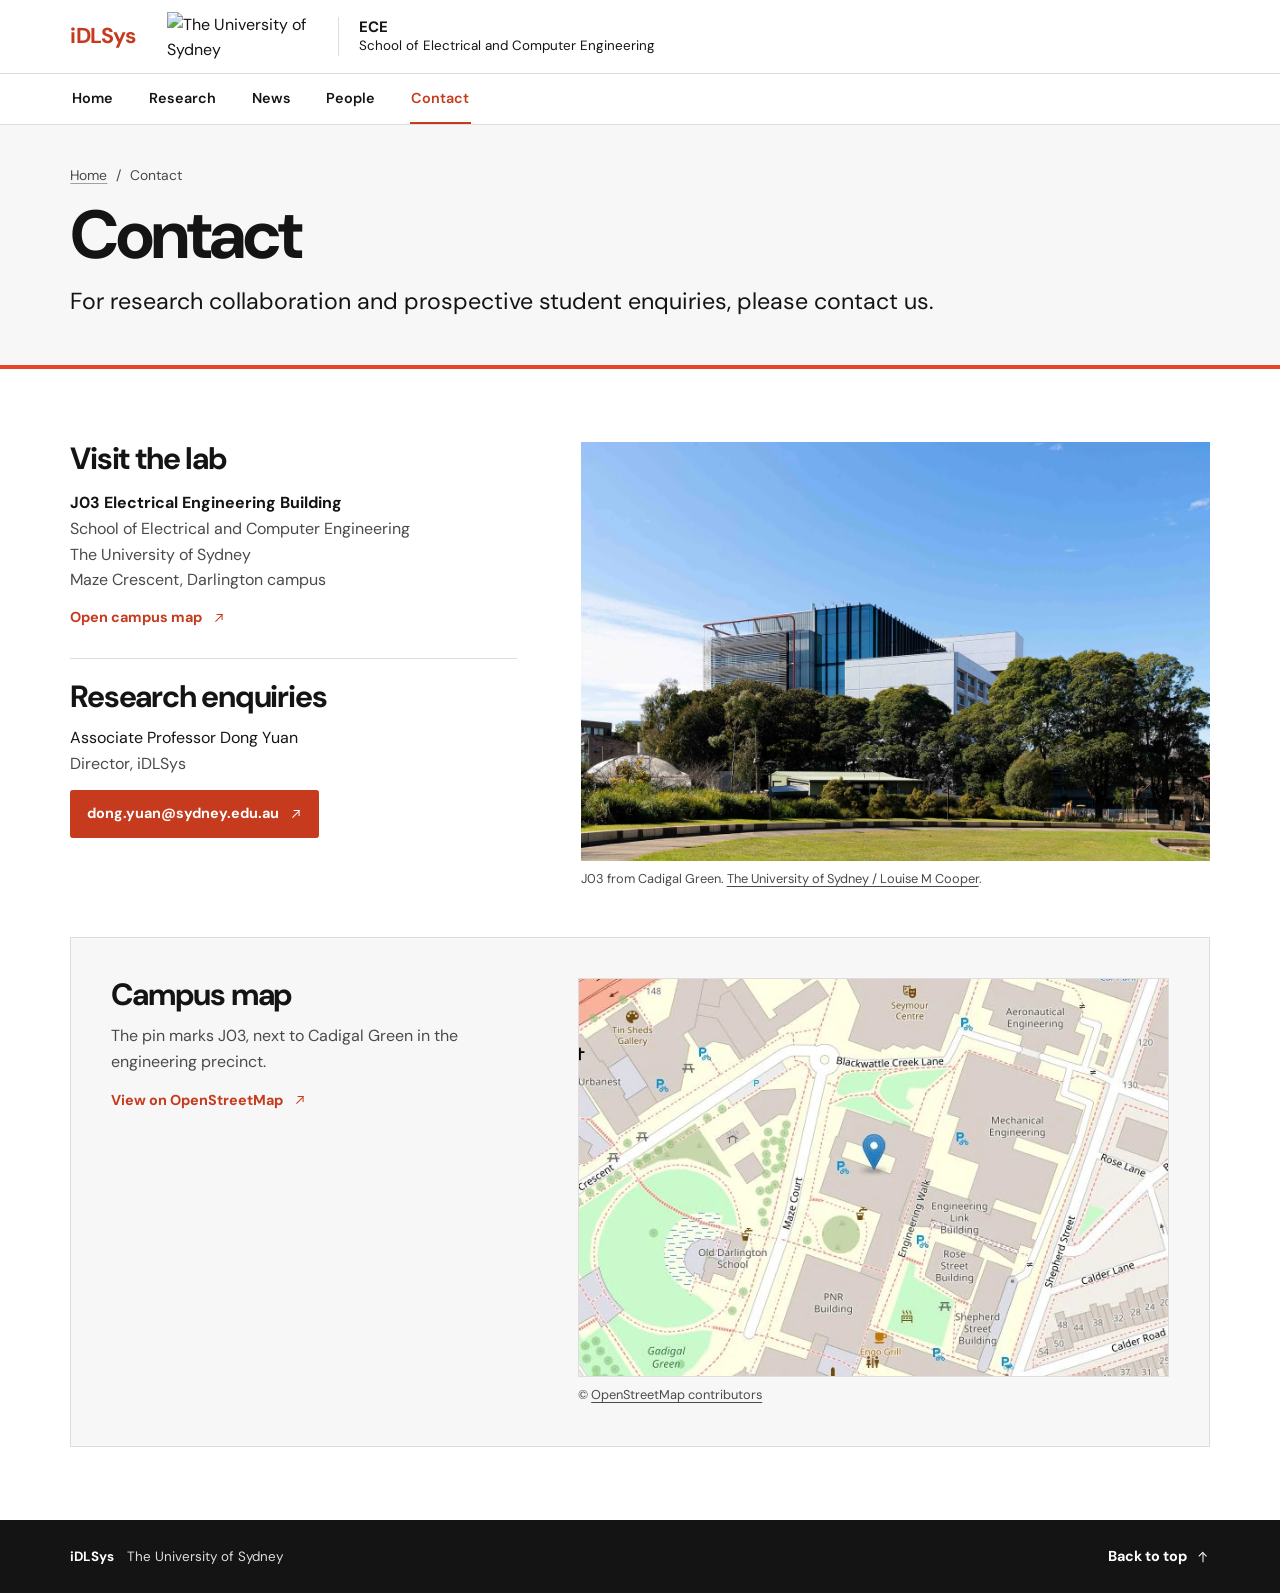
==== contact/index.html @ 6813e25c "Import iDLSys research website" ====
<!doctype html>
<html lang="en-AU">
<head>
  <meta charset="utf-8">
  <meta name="viewport" content="width=device-width, initial-scale=1">
  <meta name="description" content="Contact iDLSys director Dong Yuan and find the J03 Electrical Engineering Building at the University of Sydney.">
  <meta name="theme-color" content="#ffffff">
  <title>Contact | iDLSys</title>
  <link rel="icon" href="../assets/mark.png" type="image/png">
  <link rel="preconnect" href="https://fonts.googleapis.com">
  <link rel="preconnect" href="https://fonts.gstatic.com" crossorigin>
  <link href="https://fonts.googleapis.com/css2?family=DM+Sans:wght@400;600;700&amp;display=swap" rel="stylesheet">
  <link rel="stylesheet" href="../styles.css">
  <script defer src="../site.js"></script>
</head>
<body id="top">
  <a class="skip-link" href="#main">Skip to content</a>

  <header class="site-header">
    <div class="wrap header-inner">
      <a class="brand" href="../">iDLSys</a>
      <div class="header-brands">
        <a class="university-brand" href="https://www.sydney.edu.au/">
          <img src="https://wptheme.sydney.edu.au/assets/img/UoS_logo.svg" alt="The University of Sydney" width="233" height="80" referrerpolicy="no-referrer">
        </a>
        <a class="school-brand" href="https://www.sydney.edu.au/engineering/schools/school-of-electrical-and-computer-engineering.html">
          <strong>ECE</strong>
          <span>School of Electrical and Computer Engineering</span>
        </a>
      </div>
      <button class="menu-toggle" type="button" aria-expanded="false" aria-controls="site-nav">
        <span class="menu-icon" aria-hidden="true"></span>
        <span>Menu</span>
      </button>
    </div>
    <nav class="site-nav" id="site-nav" aria-label="Main navigation">
      <div class="wrap nav-inner">
        <a href="../">Home</a>
        <a href="../research/">Research</a>
        <a href="../news/">News</a>
        <a href="../people/">People</a>
        <a href="./" aria-current="page">Contact</a>
      </div>
    </nav>
  </header>

  <main id="main">
    <section class="page-banner" aria-labelledby="page-title">
      <div class="wrap page-banner-inner">
        <nav class="breadcrumbs" aria-label="Breadcrumb">
          <a href="../">Home</a><span aria-hidden="true">/</span><span aria-current="page">Contact</span>
        </nav>
        <h1 id="page-title">Contact</h1>
        <p class="page-lead">For research collaboration and prospective student enquiries, please contact us.</p>
      </div>
    </section>

    <div class="section">
      <div class="wrap">
        <div class="visit-grid">
          <div class="visit-details">
            <section aria-labelledby="visit-title">
              <h2 id="visit-title">Visit the lab</h2>
              <address class="lab-address">
                <strong>J03 Electrical Engineering Building</strong><br>
                School of Electrical and Computer Engineering<br>
                The University of Sydney<br>
                Maze Crescent, Darlington campus
              </address>
              <a class="text-link" href="https://maps.sydney.edu.au/?building=J03">Open campus map <span class="arrow arrow-up-right" aria-hidden="true"></span></a>
            </section>
            <section class="visit-email" aria-labelledby="enquiries-title">
              <h2 id="enquiries-title">Research enquiries</h2>
              <p>Associate Professor Dong Yuan</p>
              <p class="contact-role">Director, iDLSys</p>
              <a class="button" href="mailto:dong.yuan@sydney.edu.au">dong.yuan@sydney.edu.au <span class="arrow arrow-up-right" aria-hidden="true"></span></a>
            </section>
          </div>
          <figure class="visit-photo">
            <img src="../assets/electrical-engineering-j03.webp" alt="The J03 Electrical Engineering Building viewed from Cadigal Green." width="1440" height="960" decoding="async">
            <figcaption>J03 from Cadigal Green. <a href="https://www.sydney.edu.au/engineering/about/engineering-technology-precinct.html">The University of Sydney / Louise M Cooper</a>.</figcaption>
          </figure>
        </div>

        <section class="campus-map" aria-labelledby="map-title">
          <div>
            <h2 id="map-title">Campus map</h2>
            <p>The pin marks J03, next to Cadigal Green in the engineering precinct.</p>
            <a class="text-link" href="https://www.openstreetmap.org/?mlat=-33.889448&amp;mlon=151.193335#map=18/-33.889448/151.193335">View on OpenStreetMap <span class="arrow arrow-up-right" aria-hidden="true"></span></a>
          </div>
          <figure>
            <a class="campus-map-image" href="https://maps.sydney.edu.au/?building=J03" aria-label="Open the University of Sydney campus map for J03">
              <img src="../assets/j03-campus-map.webp" alt="A blue pin marks the J03 Electrical Engineering Building between Maze Court and Engineering Walk, next to Gadigal Green." width="652" height="440" loading="lazy" decoding="async">
            </a>
            <figcaption>© <a href="https://www.openstreetmap.org/copyright">OpenStreetMap contributors</a></figcaption>
          </figure>
        </section>
      </div>
    </div>
  </main>

  <footer class="site-footer">
    <div class="wrap footer-inner">
      <p>iDLSys <span class="footer-university">The University of Sydney</span></p>
      <a class="text-link" href="#top">Back to top <span class="arrow arrow-up" aria-hidden="true"></span></a>
    </div>
  </footer>
</body>
</html>
---- styles.css ----
:root {
  color-scheme: light;
  --paper: #fff;
  --ink: #141414;
  --muted: #4a4a4a;
  --ochre: #c63a1e;
  --ochre-hover: #a72c15;
  --ochre-rule: #e64626;
  --line: #dedddb;
  --surface: #f7f7f7;
  --warm-surface: #f9efea;
  --content-max: 75rem;
  --gutter: clamp(1.25rem, 5.5vw, 4.5rem);
  font-family: "DM Sans", system-ui, -apple-system, BlinkMacSystemFont, sans-serif;
  scroll-behavior: smooth;
  scroll-padding-top: 8.65rem;
}

* { box-sizing: border-box; }

body {
  margin: 0;
  min-height: 100vh;
  display: flex;
  flex-direction: column;
  background: var(--paper);
  color: var(--ink);
  font-size: 1rem;
  line-height: 1.6;
}

main { flex: 1; }

h1, h2, h3, p, figure { margin: 0; }
h1, h2 { font-weight: 700; }
h2 { font-size: clamp(1.9rem, 3vw, 2.75rem); line-height: 1.15; letter-spacing: -.04em; }
h3 { line-height: 1.32; }
a { color: inherit; text-decoration: none; }
img { display: block; max-width: 100%; }
button { font: inherit; }

:focus-visible {
  outline: 2px solid var(--ochre);
  outline-offset: 4px;
}

::selection { color: var(--ink); background: #f5d1c4; }

.wrap {
  width: min(100% - 2 * var(--gutter), var(--content-max));
  margin-inline: auto;
}

.skip-link {
  position: fixed;
  top: .75rem;
  left: .75rem;
  z-index: 10;
  padding: .65rem 1rem;
  transform: translateY(-150%);
  color: white;
  background: var(--ochre);
  border-radius: .15rem;
}

.skip-link:focus { transform: none; }

.site-header {
  position: sticky;
  top: 0;
  z-index: 5;
  border-bottom: 1px solid var(--line);
  background: var(--paper);
}

.header-inner {
  min-height: 4.55rem;
  display: flex;
  align-items: center;
  gap: clamp(1rem, 2.5vw, 2rem);
}

.header-brands {
  display: flex;
  align-items: center;
  gap: clamp(1rem, 2.1vw, 1.7rem);
  min-width: 0;
}

.university-brand, .brand {
  display: inline-flex;
  align-items: center;
  flex-shrink: 0;
  min-height: 2.75rem;
}

.university-brand img { width: 9rem; height: auto; }

.school-brand {
  display: flex;
  flex-direction: column;
  justify-content: center;
  min-height: 2.4rem;
  padding-inline-start: clamp(.75rem, 1.6vw, 1.25rem);
  border-inline-start: 1px solid var(--line);
  font-size: .84rem;
  line-height: 1.3;
}

.school-brand strong { font-size: .94rem; }
.school-brand:hover { color: var(--ochre); }

.brand {
  color: var(--ochre);
  font-size: 1.35rem;
  font-weight: 700;
  letter-spacing: -.025em;
  white-space: nowrap;
}

.site-nav {
  border-top: 1px solid var(--line);
  font-size: .9rem;
  font-weight: 600;
}

.nav-inner {
  display: flex;
  align-items: center;
  gap: clamp(1.25rem, 2.55vw, 2.55rem);
}

.site-nav a {
  display: inline-flex;
  align-items: center;
  min-height: 3.15rem;
  padding-inline: .1rem;
  transition: color 160ms ease;
}

.site-nav a:hover, .site-nav a[aria-current] {
  color: var(--ochre);
  box-shadow: inset 0 -2px var(--ochre);
}

.menu-toggle { display: none; }

.hero {
  background: var(--surface);
  border-bottom: .3rem solid var(--ochre-rule);
}

.hero-heading {
  container-type: inline-size;
  padding-block: clamp(2.4rem, 4vw, 3.6rem) clamp(1.6rem, 2.6vw, 2.5rem);
}

.hero-split {
  display: grid;
  grid-template-columns: repeat(2, minmax(0, 1fr));
}

.hero-copy {
  justify-self: end;
  align-self: center;
  width: min(100% - var(--gutter), var(--content-max) / 2);
  padding: 1.25rem clamp(1.5rem, 4vw, 3.5rem) 2rem 0;
}

.affiliation {
  margin-bottom: .65rem;
  color: var(--muted);
}

.hero h1 {
  font-size: min(3.65rem, 4.1vw);
  font-size: min(3.65rem, 4.8cqi);
  line-height: 1.1;
  letter-spacing: -.045em;
  white-space: nowrap;
}

.hero-intro {
  max-width: 30rem;
  font-size: clamp(1.05rem, 1.7vw, 1.4rem);
  line-height: 1.55;
}

.hero-actions {
  display: flex;
  align-items: center;
  flex-wrap: wrap;
  gap: .75rem;
  margin-top: 1.6rem;
}

.button, .text-link {
  display: inline-flex;
  align-items: center;
  gap: .65rem;
  width: fit-content;
  font-size: .9rem;
  font-weight: 700;
}

.button {
  min-height: 3rem;
  padding: .55rem 1rem;
  border: 1px solid var(--ochre);
  border-radius: .15rem;
  background: var(--ochre);
  color: #fff;
  transition: background-color 160ms ease, border-color 160ms ease;
}

.button:hover { background: var(--ochre-hover); border-color: var(--ochre-hover); }

.button-outline {
  background: transparent;
  color: var(--ochre);
}

.button-outline:hover { background: var(--warm-surface); color: var(--ochre-hover); }

.text-link {
  min-height: 2rem;
  color: var(--ochre);
  text-underline-offset: .23em;
  text-decoration-thickness: 1px;
}

.text-link:hover { text-decoration-line: underline; }

.arrow {
  position: relative;
  display: inline-block;
  flex: 0 0 auto;
  width: .85em;
  height: .85em;
}

.arrow::before, .arrow::after {
  content: "";
  position: absolute;
  top: 50%;
}

.arrow::before {
  left: .05em;
  right: .13em;
  border-top: 1.45px solid currentColor;
  transform: translateY(-50%);
}

.arrow::after {
  right: .12em;
  width: .38em;
  height: .38em;
  border-top: 1.45px solid currentColor;
  border-right: 1.45px solid currentColor;
  transform: translateY(-50%) rotate(45deg);
}

.arrow-up-right { rotate: -45deg; }
.arrow-up { rotate: -90deg; }

.hero-figure {
  position: relative;
  min-height: clamp(18.5rem, 27vw, 26rem);
  overflow: hidden;
  background: #eae8e4;
}

.hero-figure img {
  position: absolute;
  /* The 626 × 361 source has a dark frame around the 594 × 329 photo area. */
  top: calc(-100% * 12 / 329);
  left: calc(-100% * 12 / 594);
  width: calc(100% * 626 / 594);
  max-width: none;
  height: calc(100% * 361 / 329);
  object-fit: cover;
  object-position: 44% 47%;
  filter: saturate(.79) contrast(.92) brightness(1.045) blur(.4px);
}

.hero-figure::after {
  content: "";
  position: absolute;
  inset: 0;
  background: linear-gradient(130deg, #fffaf111, transparent 65%);
  pointer-events: none;
}

.section { padding-block: clamp(3.35rem, 5.7vw, 5.25rem); }

.research-grid {
  display: grid;
  grid-template-columns: repeat(3, minmax(0, 1fr));
  gap: clamp(1rem, 2.35vw, 1.9rem);
  margin-top: 1.9rem;
}

.research-overview .research-grid { margin-top: 0; }

.theme {
  display: flex;
  flex-direction: column;
  border: 1px solid var(--line);
  background: var(--surface);
}

.theme-link {
  display: flex;
  flex: 1;
  flex-direction: column;
}

.theme-link:hover :is(h2, h3) { color: var(--ochre); }
.theme-link:hover .text-link { text-decoration-line: underline; }

.theme-content {
  display: flex;
  flex: 1;
  flex-direction: column;
  align-items: flex-start;
  padding: clamp(1rem, 2vw, 1.5rem);
}

.theme :is(h2, h3) {
  margin-bottom: .5rem;
  font-size: clamp(1.2rem, 1.85vw, 1.48rem);
  font-weight: 700;
  line-height: 1.32;
  letter-spacing: -.03em;
}

.theme-image {
  width: 100%;
  aspect-ratio: 16 / 10;
  overflow: hidden;
  border-bottom: 1px solid var(--line);
  background: var(--paper);
}

.theme-image img { width: 100%; height: 100%; object-fit: contain; }
.theme-image-data img { object-fit: cover; }
.theme p { flex: 1; color: var(--muted); }
.theme .text-link { margin-top: .5rem; }

.news-section { background: var(--surface); }

.news-heading, .keyword-heading {
  display: flex;
  flex-wrap: wrap;
  justify-content: space-between;
  align-items: baseline;
  gap: .45rem 1rem;
}

.news-layout {
  display: grid;
  grid-template-columns: minmax(0, 1.5fr) minmax(0, 1fr);
  align-items: start;
  gap: clamp(1.5rem, 4.5vw, 4rem);
}

.news-list, .publication-list {
  margin: 1.65rem 0 0;
  padding: 0;
  list-style: none;
  border-bottom: 1px solid var(--line);
}

.news-list > li, .publication-list > li { border-top: 1px solid var(--line); }

.news-item {
  display: grid;
  grid-template-columns: 9.4rem minmax(0, 1fr) auto;
  align-items: baseline;
  gap: .55rem clamp(.85rem, 3vw, 2rem);
  padding: 1.15rem .7rem;
}

.news-item:hover { background: var(--warm-surface); }
.news-item time { color: var(--ochre); font-size: .92rem; font-weight: 700; }
.news-item h3 { margin-bottom: .25rem; font-size: clamp(1.05rem, 1.8vw, 1.25rem); }
.news-item p { color: var(--muted); }
.news-item .arrow { align-self: center; color: var(--ochre); font-size: 1.2rem; }

.news-feed .news-item { grid-template-columns: minmax(0, 1fr) auto; }
.news-feed .news-item time { grid-column: 1 / -1; }

.keyword-heading h2 { font-size: clamp(1.2rem, 2vw, 1.45rem); letter-spacing: -.028em; }

.keyword-motion {
  min-height: 2.25rem;
  padding: .24rem .55rem;
  border: 1px solid var(--line);
  border-radius: .15rem;
  background: transparent;
  color: var(--muted);
  font-size: .78rem;
  font-weight: 600;
  cursor: pointer;
}

.keyword-motion:hover { border-color: var(--ochre); color: var(--ochre-hover); }
.keyword-motion[hidden] { display: none; }
.keyword-field { margin-top: .75rem; }

.keyword-list {
  display: flex;
  flex-wrap: wrap;
  align-items: baseline;
  gap: .5rem .85rem;
  margin: 0;
  padding: 0;
  list-style: none;
}

.keyword-list li {
  color: var(--ink);
  font-family: Nunito, ui-rounded, system-ui, sans-serif;
  font-size: .9rem;
  font-weight: 800;
  line-height: 1.15;
}

.keyword-list [data-size="medium"] { font-size: 1rem; }
.keyword-list [data-size="large"] { font-size: 1.15rem; font-weight: 900; }
.keyword-list [data-type="rounded"] { font-family: Quicksand, Nunito, ui-rounded, sans-serif; font-weight: 700; }
.keyword-list [data-colour="ochre"] { color: #842e1e; }
.keyword-list [data-colour="teal"] { color: #235556; }

.keyword-field.is-sphere {
  position: relative;
  aspect-ratio: 10 / 9;
}

.keyword-sphere {
  position: absolute;
  inset: 0;
  display: block;
  width: 100%;
  height: 100%;
}

.keyword-sphere[hidden] { display: none; }

.keyword-field.is-sphere .keyword-list {
  position: absolute;
  width: 1px;
  height: 1px;
  overflow: hidden;
  clip-path: inset(50%);
  white-space: nowrap;
}

.page-banner {
  border-bottom: .3rem solid var(--ochre-rule);
  background: var(--surface);
}

.page-banner-inner {
  padding-block: clamp(1.8rem, 3vw, 2.65rem) clamp(2rem, 3.6vw, 3.25rem);
}

.breadcrumbs {
  display: flex;
  align-items: center;
  flex-wrap: wrap;
  gap: .55rem;
  margin-bottom: .8rem;
  color: var(--muted);
  font-size: .87rem;
}

.breadcrumbs a, .paper-credit a {
  text-decoration: underline;
  text-decoration-color: #a5a09e;
  text-underline-offset: .2em;
}

.breadcrumbs a:hover, .paper-credit a:hover {
  color: var(--ochre-hover);
  text-decoration-color: currentColor;
}

.page-banner h1 {
  font-size: clamp(2.6rem, 5.4vw, 4.25rem);
  line-height: 1.08;
  letter-spacing: -.045em;
}

.page-lead {
  max-width: 60ch;
  margin-top: .8rem;
  font-size: clamp(1.12rem, 2vw, 1.45rem);
  line-height: 1.45;
}

.page-intro { max-width: 78ch; margin-top: .6rem; color: var(--muted); }

.direction-nav {
  border-bottom: 1px solid var(--line);
  background: var(--surface);
  font-size: .96rem;
  font-weight: 700;
}

.direction-nav-inner {
  display: flex;
  flex-wrap: wrap;
  gap: 0 clamp(1.25rem, 3.4vw, 2.8rem);
}

.direction-nav a {
  display: inline-flex;
  align-items: center;
  min-height: 3rem;
  padding-inline: .1rem;
}

.direction-nav a:hover, .direction-nav a[aria-current="page"] {
  color: var(--ochre);
  box-shadow: inset 0 -2px var(--ochre);
}

.publication {
  display: grid;
  grid-template-columns: minmax(0, 23%) minmax(0, 1fr);
  align-items: start;
  gap: 1rem clamp(1.3rem, 3vw, 2.7rem);
  padding: clamp(1.15rem, 2.4vw, 2rem) .7rem;
}

.publication-list > li:target .publication {
  background: var(--warm-surface);
  box-shadow: inset .2rem 0 var(--ochre);
}

.paper-figure > a {
  display: grid;
  place-items: center;
  aspect-ratio: 16 / 10;
  padding: .45rem;
  border: 1px solid var(--line);
  background: var(--paper);
}

.paper-figure > a:hover { border-color: var(--ochre); }
.paper-figure img { width: 100%; height: 100%; object-fit: contain; }

.paper-details h3 {
  max-width: 65ch;
  margin-bottom: .4rem;
  font-size: clamp(1.13rem, 1.9vw, 1.45rem);
  line-height: 1.3;
  letter-spacing: -.018em;
}

.paper-authors { color: var(--muted); }
.paper-venue { margin-top: .23rem; font-size: .92rem; font-weight: 600; }
.paper-description { max-width: 83ch; margin-top: .75rem; color: var(--muted); }

.paper-actions {
  display: flex;
  align-items: flex-start;
  flex-wrap: wrap;
  gap: .45rem;
  margin-top: .8rem;
}

.paper-action {
  display: inline-block;
  min-height: 1.85rem;
  padding: .2rem .62rem;
  border: 1px solid var(--line);
  border-radius: .17rem;
  background: var(--surface);
  font-size: .83rem;
  font-weight: 600;
  cursor: pointer;
}

.paper-action:hover, .paper-citation[open] summary {
  border-color: var(--ochre);
  color: var(--ochre-hover);
}

.paper-citation[open] { flex-basis: 100%; min-width: 0; }
.paper-citation pre, .paper-credit {
  max-width: 100%;
  margin: .45rem 0 0;
  padding: .65rem .8rem;
  border: 1px solid var(--line);
  background: var(--paper);
  font-size: .82rem;
}

.paper-citation pre { overflow-x: auto; }
.paper-credit { color: var(--muted); }

.paper-citation summary { list-style: none; }
.paper-citation summary::-webkit-details-marker { display: none; }
.paper-citation summary::after { margin-left: .4em; content: "+"; }
.paper-citation[open] summary::after { content: "−"; }

.profile {
  display: grid;
  grid-template-columns: clamp(6.2rem, 12vw, 10rem) minmax(0, 1fr);
  align-items: center;
  gap: 1.2rem clamp(1.4rem, 4vw, 3rem);
}

.portrait {
  width: 100%;
  height: auto;
  aspect-ratio: 1;
  border-radius: 50%;
  object-fit: cover;
}

.profile-label {
  margin-bottom: .35rem;
  color: var(--ochre);
  font-size: .78rem;
  font-weight: 700;
  letter-spacing: .075em;
  text-transform: uppercase;
}

.profile h2 { margin-bottom: .4rem; font-size: clamp(1.55rem, 3.5vw, 2.4rem); }
.profile-affiliation, .profile-bio { color: var(--muted); }
.profile-bio { max-width: 62ch; margin-top: .65rem; }
.profile-actions { display: flex; flex-wrap: wrap; gap: .35rem 1.4rem; margin-top: .65rem; }

.contact-section { background: var(--warm-surface); }

.contact-inner {
  padding-block: clamp(2.75rem, 4.6vw, 4.25rem);
}

.contact-inner p { margin-top: .7rem; color: var(--muted); }
.contact-inner a { color: var(--ochre-hover); text-decoration: underline; text-underline-offset: .2em; }

.visit-grid {
  display: grid;
  grid-template-columns: minmax(0, .83fr) minmax(0, 1.17fr);
  align-items: start;
  gap: clamp(1.7rem, 5vw, 4.25rem);
}

.visit-details h2 { font-size: clamp(1.5rem, 2.4vw, 2.1rem); }
.lab-address { margin: .85rem 0 .55rem; color: var(--muted); font-style: normal; }
.lab-address strong { color: var(--ink); }

.visit-email { margin-top: 1.5rem; padding-top: 1.35rem; border-top: 1px solid var(--line); }
.visit-email h2 { margin-bottom: .6rem; }
.contact-role { color: var(--muted); }
.visit-email .button { max-width: 100%; margin-top: .85rem; overflow-wrap: anywhere; }

.visit-photo img {
  width: 100%;
  height: auto;
  aspect-ratio: 3 / 2;
  object-fit: cover;
}

.visit-photo figcaption, .campus-map figcaption { margin-top: .5rem; color: var(--muted); font-size: .8rem; }
.visit-photo figcaption a, .campus-map figcaption a { text-decoration: underline; text-underline-offset: .2em; }
.visit-photo figcaption a:hover, .campus-map figcaption a:hover { color: var(--ochre-hover); }

.campus-map {
  display: grid;
  grid-template-columns: minmax(0, .83fr) minmax(0, 1.17fr);
  align-items: start;
  gap: clamp(1.2rem, 4vw, 3rem);
  margin-top: clamp(1.65rem, 4vw, 3rem);
  padding: clamp(1.15rem, 3.2vw, 2.5rem);
  border: 1px solid var(--line);
  background: var(--surface);
}

.campus-map h2 { font-size: clamp(1.5rem, 2.4vw, 2.1rem); }
.campus-map p { max-width: 32ch; margin-block: .6rem; color: var(--muted); }
.campus-map-image { display: block; border: 1px solid var(--line); }
.campus-map-image:hover { border-color: var(--ochre); }
.campus-map img { width: 100%; height: auto; }

.site-footer { background: var(--ink); color: var(--paper); }
.site-footer a:focus-visible { outline-color: var(--paper); }

.footer-inner {
  display: flex;
  justify-content: space-between;
  align-items: center;
  flex-wrap: wrap;
  gap: .35rem 1.75rem;
  padding-block: 1.3rem;
  font-size: .84rem;
}

.footer-inner p { font-weight: 700; }
.footer-university { margin-left: .6rem; color: #ddd; font-weight: 400; }
.site-footer .text-link { color: var(--paper); }

@media (max-width: 55rem) {
  .hero-heading { padding-bottom: 1rem; }
  .hero-split { grid-template-columns: minmax(0, 1fr); }
  .hero-copy {
    justify-self: center;
    width: min(100% - 2 * var(--gutter), var(--content-max));
    padding: 0 0 1.5rem;
  }
  .hero-actions { margin-top: 1rem; }
  .hero-figure { height: clamp(11rem, 53vw, 23rem); min-height: 0; }
  .news-layout { grid-template-columns: minmax(0, 1fr); }
  .keyword-cloud { width: min(100%, 28rem); }
}

@media (max-width: 46rem) {
  :root { scroll-padding-top: 4.9rem; }
  .header-inner { min-height: 4.05rem; gap: .5rem; }
  .header-brands { gap: .8rem; }
  .university-brand img { width: 6.6rem; }
  .school-brand { font-size: .78rem; }
  .brand { font-size: 1.05rem; }
  .nav-inner { flex-wrap: wrap; gap: 0 1.15rem; }
  .site-nav a { min-height: 2.75rem; }
  .menu-ready .menu-toggle {
    display: inline-flex;
    align-items: center;
    min-height: 2.75rem;
    gap: .45rem;
    margin-inline-start: auto;
    padding: 0 .15rem 0 .5rem;
    border: 0;
    background: transparent;
    color: var(--ink);
    font-size: .84rem;
    font-weight: 600;
    cursor: pointer;
  }
  .menu-icon {
    width: .95rem;
    height: .5rem;
    border-top: 1px solid currentColor;
    border-bottom: 1px solid currentColor;
  }
  .menu-ready .site-nav {
    position: absolute;
    top: 100%;
    right: var(--gutter);
    display: none;
    width: min(15rem, 100% - 2 * var(--gutter));
    padding: .35rem .85rem;
    background: var(--paper);
    border: 1px solid var(--line);
    box-shadow: 0 .6rem 1.6rem #14141414;
  }
  .menu-ready .site-nav.is-open { display: block; }
  .menu-ready .nav-inner { display: grid; width: 100%; }
  .menu-ready .site-nav a + a { border-top: 1px solid var(--line); }
}

@media (max-width: 34rem) {
  :root { scroll-padding-top: 7.5rem; }
  .header-inner {
    display: grid;
    grid-template-columns: minmax(0, 1fr) auto;
    gap: .15rem .6rem;
    padding-block: .15rem .5rem;
  }
  .header-brands { grid-column: 1 / -1; grid-row: 2; }
  .brand { justify-self: start; }
  .menu-ready .menu-toggle { grid-column: 2; grid-row: 1; }
  .brand, .menu-ready .menu-toggle { min-height: 2.4rem; }
}

@media (max-width: 41rem) {
  .research-grid { grid-template-columns: 1fr; margin-top: 1.5rem; }
  .visit-grid, .campus-map { grid-template-columns: minmax(0, 1fr); }
  .news-item { grid-template-columns: minmax(0, 1fr) auto; padding-inline: .35rem; }
  .news-item time { grid-column: 1 / -1; }
  .publication { grid-template-columns: minmax(0, 1fr); padding-inline: .35rem; }
  .paper-figure { width: min(100%, 17rem); }
  .footer-university { display: block; margin-left: 0; }
}

@media (max-width: 29rem) {
  .profile { grid-template-columns: minmax(0, 1fr); }
  .portrait { width: 7rem; }
}

@media (prefers-reduced-motion: reduce) {
  :root { scroll-behavior: auto; }
  *, *::before, *::after { transition-duration: .01ms !important; }
}
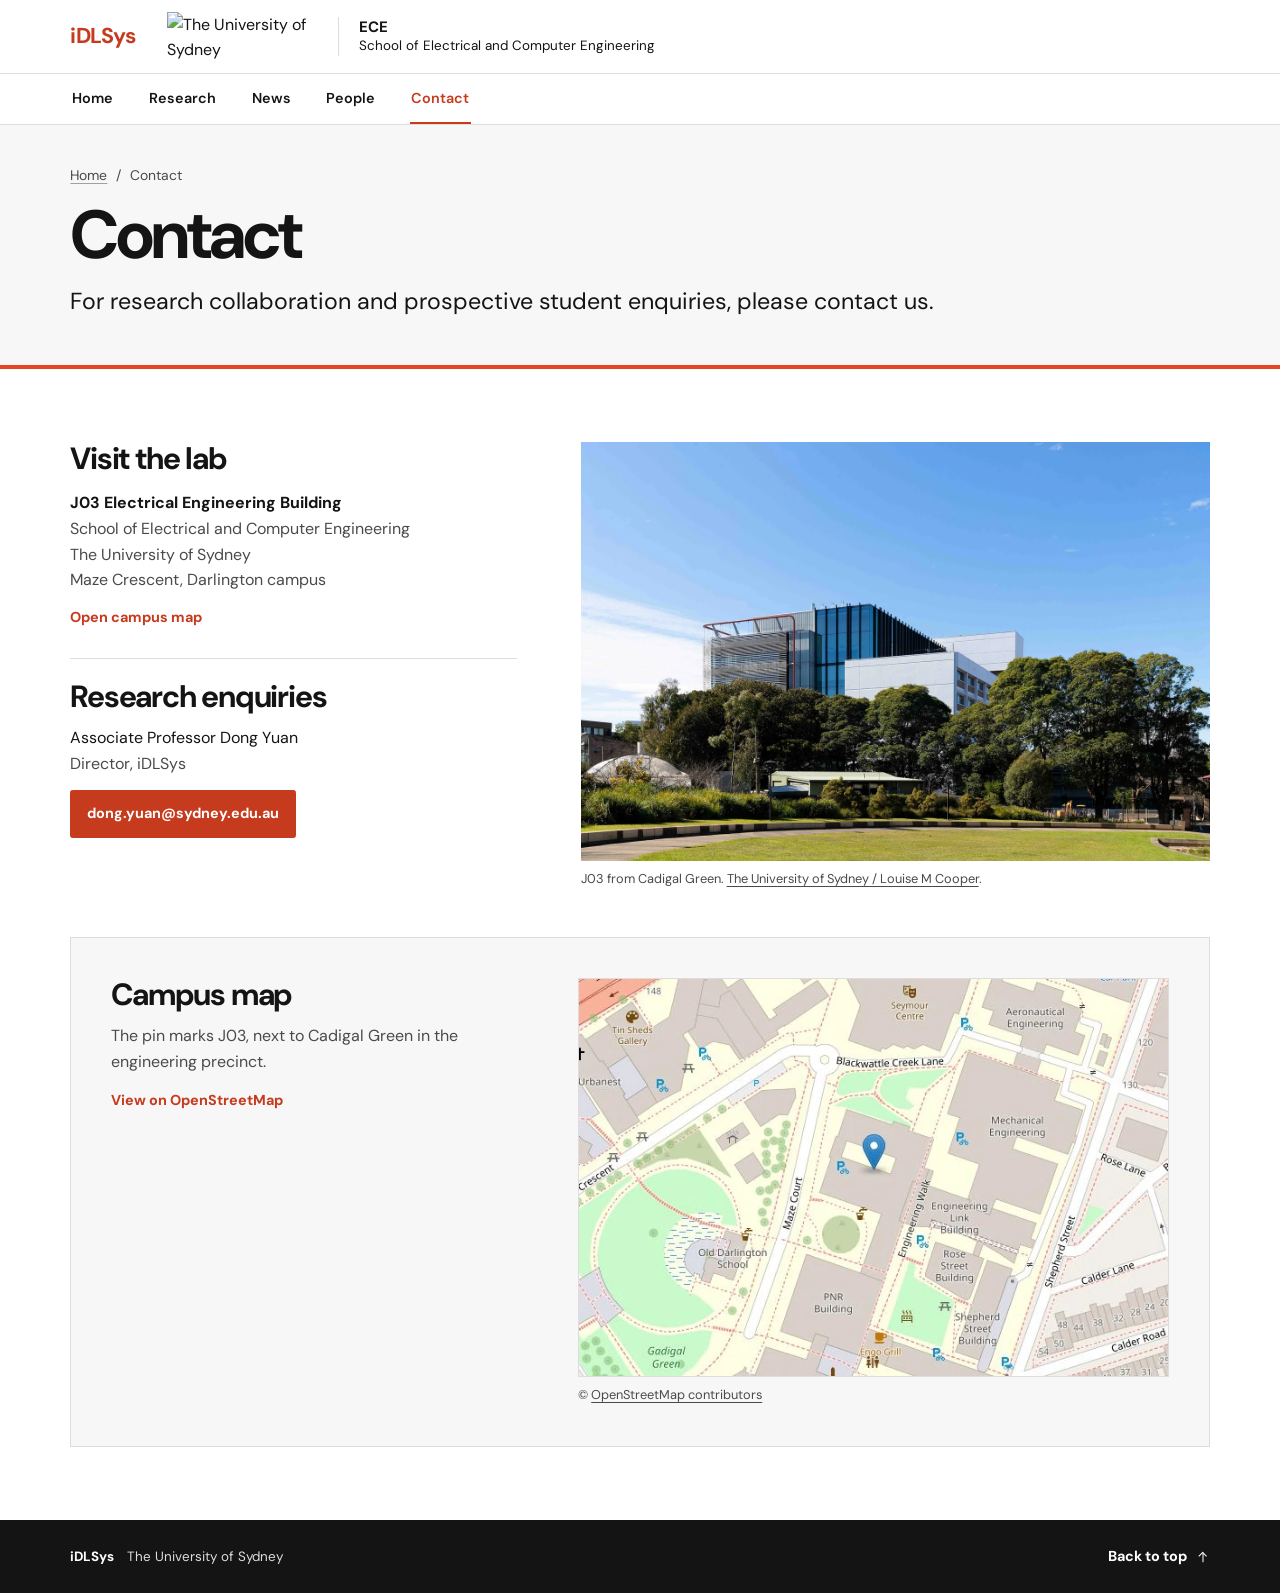
==== commit 91b7a3bd: "Sync approved iDLSys website Import the approved Sites snapshot cb8bfed. Keep two updates on the hom" ====
--- a/contact/index.html
+++ b/contact/index.html
@@ -39,7 +39,7 @@
         <a href="../research/">Research</a>
         <a href="../news/">News</a>
         <a href="../people/">People</a>
-        <a href="./" aria-current="page">Contact</a>
+        <a href="../contact/" aria-current="page">Contact</a>
       </div>
     </nav>
   </header>
@@ -67,13 +67,13 @@
                 The University of Sydney<br>
                 Maze Crescent, Darlington campus
               </address>
-              <a class="text-link" href="https://maps.sydney.edu.au/?building=J03">Open campus map <span class="arrow arrow-up-right" aria-hidden="true"></span></a>
+              <a class="text-link" href="https://maps.sydney.edu.au/?building=J03">Open campus map</a>
             </section>
             <section class="visit-email" aria-labelledby="enquiries-title">
               <h2 id="enquiries-title">Research enquiries</h2>
               <p>Associate Professor Dong Yuan</p>
               <p class="contact-role">Director, iDLSys</p>
-              <a class="button" href="mailto:dong.yuan@sydney.edu.au">dong.yuan@sydney.edu.au <span class="arrow arrow-up-right" aria-hidden="true"></span></a>
+              <a class="button" href="mailto:dong.yuan@sydney.edu.au">dong.yuan@sydney.edu.au</a>
             </section>
           </div>
           <figure class="visit-photo">
@@ -86,7 +86,7 @@
           <div>
             <h2 id="map-title">Campus map</h2>
             <p>The pin marks J03, next to Cadigal Green in the engineering precinct.</p>
-            <a class="text-link" href="https://www.openstreetmap.org/?mlat=-33.889448&amp;mlon=151.193335#map=18/-33.889448/151.193335">View on OpenStreetMap <span class="arrow arrow-up-right" aria-hidden="true"></span></a>
+            <a class="text-link" href="https://www.openstreetmap.org/?mlat=-33.889448&amp;mlon=151.193335#map=18/-33.889448/151.193335">View on OpenStreetMap</a>
           </div>
           <figure>
             <a class="campus-map-image" href="https://maps.sydney.edu.au/?building=J03" aria-label="Open the University of Sydney campus map for J03">
--- a/styles.css
+++ b/styles.css
@@ -261,7 +261,6 @@
   transform: translateY(-50%) rotate(45deg);
 }
 
-.arrow-up-right { rotate: -45deg; }
 .arrow-up { rotate: -90deg; }
 
 .hero-figure {
@@ -273,23 +272,10 @@
 
 .hero-figure img {
   position: absolute;
-  /* The 626 × 361 source has a dark frame around the 594 × 329 photo area. */
-  top: calc(-100% * 12 / 329);
-  left: calc(-100% * 12 / 594);
-  width: calc(100% * 626 / 594);
-  max-width: none;
-  height: calc(100% * 361 / 329);
+  inset: 0;
+  width: 100%;
+  height: 100%;
   object-fit: cover;
-  object-position: 44% 47%;
-  filter: saturate(.79) contrast(.92) brightness(1.045) blur(.4px);
-}
-
-.hero-figure::after {
-  content: "";
-  position: absolute;
-  inset: 0;
-  background: linear-gradient(130deg, #fffaf111, transparent 65%);
-  pointer-events: none;
 }
 
 .section { padding-block: clamp(3.35rem, 5.7vw, 5.25rem); }
@@ -300,8 +286,6 @@
   gap: clamp(1rem, 2.35vw, 1.9rem);
   margin-top: 1.9rem;
 }
-
-.research-overview .research-grid { margin-top: 0; }
 
 .theme {
   display: flex;
@@ -348,9 +332,35 @@
 .theme p { flex: 1; color: var(--muted); }
 .theme .text-link { margin-top: .5rem; }
 
+.demos-section { border-top: 1px solid var(--line); }
+
+.demo-grid {
+  display: grid;
+  grid-template-columns: repeat(2, minmax(0, 1fr));
+  gap: clamp(1rem, 2.35vw, 1.9rem);
+  margin-top: 1.9rem;
+}
+
+.demo {
+  border: 1px solid var(--line);
+  background: var(--surface);
+}
+
+.demo video {
+  display: block;
+  width: 100%;
+  aspect-ratio: 16 / 9;
+  object-fit: contain;
+  background: var(--ink);
+}
+
+.demo-caption { padding: clamp(1rem, 2vw, 1.5rem); }
+.demo-caption h3 { margin-bottom: .4rem; font-size: clamp(1.2rem, 1.85vw, 1.48rem); }
+.demo-caption p { color: var(--muted); }
+
 .news-section { background: var(--surface); }
 
-.news-heading, .keyword-heading {
+.news-heading {
   display: flex;
   flex-wrap: wrap;
   justify-content: space-between;
@@ -360,7 +370,7 @@
 
 .news-layout {
   display: grid;
-  grid-template-columns: minmax(0, 1.5fr) minmax(0, 1fr);
+  grid-template-columns: minmax(0, 2fr) minmax(0, 1fr);
   align-items: start;
   gap: clamp(1.5rem, 4.5vw, 4rem);
 }
@@ -372,41 +382,42 @@
   border-bottom: 1px solid var(--line);
 }
 
+.news-feed .news-list { margin-top: 0; }
+
 .news-list > li, .publication-list > li { border-top: 1px solid var(--line); }
 
 .news-item {
   display: grid;
-  grid-template-columns: 9.4rem minmax(0, 1fr) auto;
-  align-items: baseline;
-  gap: .55rem clamp(.85rem, 3vw, 2rem);
+  grid-template-columns: clamp(4.5rem, 10vw, 7.5rem) minmax(0, 1fr);
+  align-items: start;
+  gap: clamp(.75rem, 2.5vw, 1.55rem);
   padding: 1.15rem .7rem;
 }
 
 .news-item:hover { background: var(--warm-surface); }
-.news-item time { color: var(--ochre); font-size: .92rem; font-weight: 700; }
-.news-item h3 { margin-bottom: .25rem; font-size: clamp(1.05rem, 1.8vw, 1.25rem); }
+.news-date { display: block; margin-bottom: .25rem; color: var(--ochre-hover); font-size: .86rem; font-weight: 700; }
+.news-item h2, .news-item h3 {
+  margin-bottom: .25rem;
+  font-size: clamp(1.05rem, 1.8vw, 1.25rem);
+  line-height: 1.32;
+  letter-spacing: normal;
+}
 .news-item p { color: var(--muted); }
-.news-item .arrow { align-self: center; color: var(--ochre); font-size: 1.2rem; }
-
-.news-feed .news-item { grid-template-columns: minmax(0, 1fr) auto; }
-.news-feed .news-item time { grid-column: 1 / -1; }
-
-.keyword-heading h2 { font-size: clamp(1.2rem, 2vw, 1.45rem); letter-spacing: -.028em; }
-
-.keyword-motion {
-  min-height: 2.25rem;
-  padding: .24rem .55rem;
+
+.news-thumbnail {
+  display: grid;
+  grid-template: minmax(0, 1fr) / minmax(0, 1fr);
+  place-items: center;
+  width: 100%;
+  aspect-ratio: 1;
+  padding: clamp(.24rem, .65vw, .5rem);
   border: 1px solid var(--line);
-  border-radius: .15rem;
-  background: transparent;
-  color: var(--muted);
-  font-size: .78rem;
-  font-weight: 600;
-  cursor: pointer;
-}
-
-.keyword-motion:hover { border-color: var(--ochre); color: var(--ochre-hover); }
-.keyword-motion[hidden] { display: none; }
+  background: var(--paper);
+}
+
+.news-thumbnail img { width: 100%; height: 100%; object-fit: contain; }
+
+.keyword-cloud h2 { font-size: clamp(1.2rem, 2vw, 1.45rem); letter-spacing: -.028em; }
 .keyword-field { margin-top: .75rem; }
 
 .keyword-list {
@@ -502,6 +513,117 @@
 
 .page-intro { max-width: 78ch; margin-top: .6rem; color: var(--muted); }
 
+.research-lead, .research-topic-copy > h2 {
+  font-size: clamp(1.03rem, 1.75vw, 1.28rem);
+}
+
+.research-lead {
+  max-width: 54ch;
+  margin-top: .65rem;
+  color: var(--muted);
+  line-height: 1.45;
+}
+
+.research-topic {
+  display: grid;
+  grid-template-columns: minmax(0, 1fr) minmax(0, 1.1fr);
+  align-items: start;
+  gap: clamp(1.4rem, 5vw, 4.75rem);
+  padding-block: clamp(2rem, 4vw, 3.75rem);
+}
+
+.research-topic + .research-topic { border-top: 1px solid var(--line); }
+.research-topic-copy { max-width: 51ch; }
+
+.research-topic-name {
+  margin-bottom: .45rem;
+  color: var(--ochre-hover);
+  font-weight: 700;
+}
+
+.research-topic-copy > h2 {
+  line-height: inherit;
+  letter-spacing: inherit;
+}
+
+.research-topic h2 + p { margin-top: .8rem; color: var(--muted); }
+.research-topic .text-link { margin-top: .55rem; }
+
+.research-carousel-slides {
+  display: grid;
+  isolation: isolate;
+}
+
+.research-highlight {
+  grid-area: 1 / 1;
+  overflow: hidden;
+  border: 1px solid var(--line);
+  border-radius: .15rem;
+  background: var(--surface);
+  visibility: hidden;
+  opacity: 0;
+  transition: opacity 240ms ease, visibility 0s linear 240ms;
+}
+
+.research-highlight.is-active {
+  z-index: 1;
+  visibility: visible;
+  opacity: 1;
+  transition-delay: 0s;
+}
+
+.research-highlight-image {
+  display: grid;
+  grid-template-rows: minmax(0, 1fr);
+  place-items: center;
+  height: clamp(11rem, 18vw, 16rem);
+  padding: .65rem;
+  background: var(--paper);
+}
+
+.research-highlight-image img { width: 100%; height: 100%; min-height: 0; object-fit: contain; }
+
+.research-highlight-copy {
+  padding: .85rem clamp(1rem, 2vw, 1.4rem) .9rem;
+  border-top: 1px solid var(--line);
+}
+
+.research-highlight-copy h3 { margin: .13rem 0 .27rem; font-size: 1.35rem; }
+.research-highlight-copy p { color: var(--muted); }
+.research-highlight-venue { font-size: .82rem; }
+
+.research-carousel-controls:not([hidden]) {
+  display: flex;
+  flex-wrap: wrap;
+  margin-top: .25rem;
+}
+
+.research-carousel-controls button {
+  display: grid;
+  place-items: center;
+  min-width: 2.75rem;
+  min-height: 2.75rem;
+  padding: 0;
+  border: 0;
+  border-radius: .15rem;
+  background: transparent;
+  color: var(--muted);
+  cursor: pointer;
+}
+
+.research-carousel-controls button::before {
+  content: "";
+  width: .55rem;
+  height: .55rem;
+  border: 1px solid currentColor;
+  border-radius: 50%;
+}
+
+.research-carousel-controls button[aria-current="true"] { color: var(--ochre-hover); }
+.research-carousel-controls button[aria-current="true"]::before { background: currentColor; }
+
+.research-carousel-controls button:hover { background: var(--warm-surface); color: var(--ochre-hover); }
+
 .direction-nav {
   border-bottom: 1px solid var(--line);
   background: var(--surface);
@@ -540,7 +662,7 @@
   box-shadow: inset .2rem 0 var(--ochre);
 }
 
-.paper-figure > a {
+.paper-figure > a, .paper-figure > img {
   display: grid;
   place-items: center;
   aspect-ratio: 16 / 10;
@@ -635,6 +757,41 @@
 .profile-affiliation, .profile-bio { color: var(--muted); }
 .profile-bio { max-width: 62ch; margin-top: .65rem; }
 .profile-actions { display: flex; flex-wrap: wrap; gap: .35rem 1.4rem; margin-top: .65rem; }
+
+.section.member-section { padding-top: 0; }
+
+.member-section > .wrap {
+  padding-top: clamp(1.6rem, 3.2vw, 2.5rem);
+  border-top: 1px solid var(--line);
+}
+
+.member-section h2 { font-size: clamp(1.45rem, 2.6vw, 1.9rem); }
+
+.member-grid {
+  display: grid;
+  grid-template-columns: repeat(2, minmax(0, 1fr));
+  gap: clamp(2.4rem, 4vw, 3.5rem) clamp(1.4rem, 4vw, 2.8rem);
+  margin: 1.35rem 0 0;
+  padding: 0;
+  list-style: none;
+}
+
+.member-profile {
+  display: grid;
+  grid-template-columns: clamp(4.2rem, 8vw, 6.2rem) minmax(0, 1fr);
+  align-items: start;
+  gap: .9rem clamp(.95rem, 2vw, 1.35rem);
+}
+
+.member-profile .portrait { object-position: center 25%; }
+
+.member-profile h3 {
+  margin-bottom: .25rem;
+  font-size: clamp(1.12rem, 1.9vw, 1.38rem);
+}
+
+.member-profile .profile-bio { margin-top: 0; }
+.member-profile .profile-affiliation + .profile-bio { margin-top: .45rem; }
 
 .contact-section { background: var(--warm-surface); }
 
@@ -722,6 +879,8 @@
 
 @media (max-width: 46rem) {
   :root { scroll-padding-top: 4.9rem; }
+  .research-topic { grid-template-columns: minmax(0, 1fr); }
+  .research-highlight-image { height: clamp(9rem, 34vw, 13rem); }
   .header-inner { min-height: 4.05rem; gap: .5rem; }
   .header-brands { gap: .8rem; }
   .university-brand img { width: 6.6rem; }
@@ -780,10 +939,10 @@
 }
 
 @media (max-width: 41rem) {
-  .research-grid { grid-template-columns: 1fr; margin-top: 1.5rem; }
+  .research-grid, .demo-grid { grid-template-columns: 1fr; margin-top: 1.5rem; }
+  .member-grid { grid-template-columns: minmax(0, 1fr); }
   .visit-grid, .campus-map { grid-template-columns: minmax(0, 1fr); }
-  .news-item { grid-template-columns: minmax(0, 1fr) auto; padding-inline: .35rem; }
-  .news-item time { grid-column: 1 / -1; }
+  .news-item { padding-inline: .35rem; }
   .publication { grid-template-columns: minmax(0, 1fr); padding-inline: .35rem; }
   .paper-figure { width: min(100%, 17rem); }
   .footer-university { display: block; margin-left: 0; }
@@ -791,10 +950,11 @@
 
 @media (max-width: 29rem) {
   .profile { grid-template-columns: minmax(0, 1fr); }
-  .portrait { width: 7rem; }
+  .profile .portrait { width: 7rem; }
 }
 
 @media (prefers-reduced-motion: reduce) {
   :root { scroll-behavior: auto; }
   *, *::before, *::after { transition-duration: .01ms !important; }
-}
+  .research-highlight { transition-delay: 0s; }
+}
